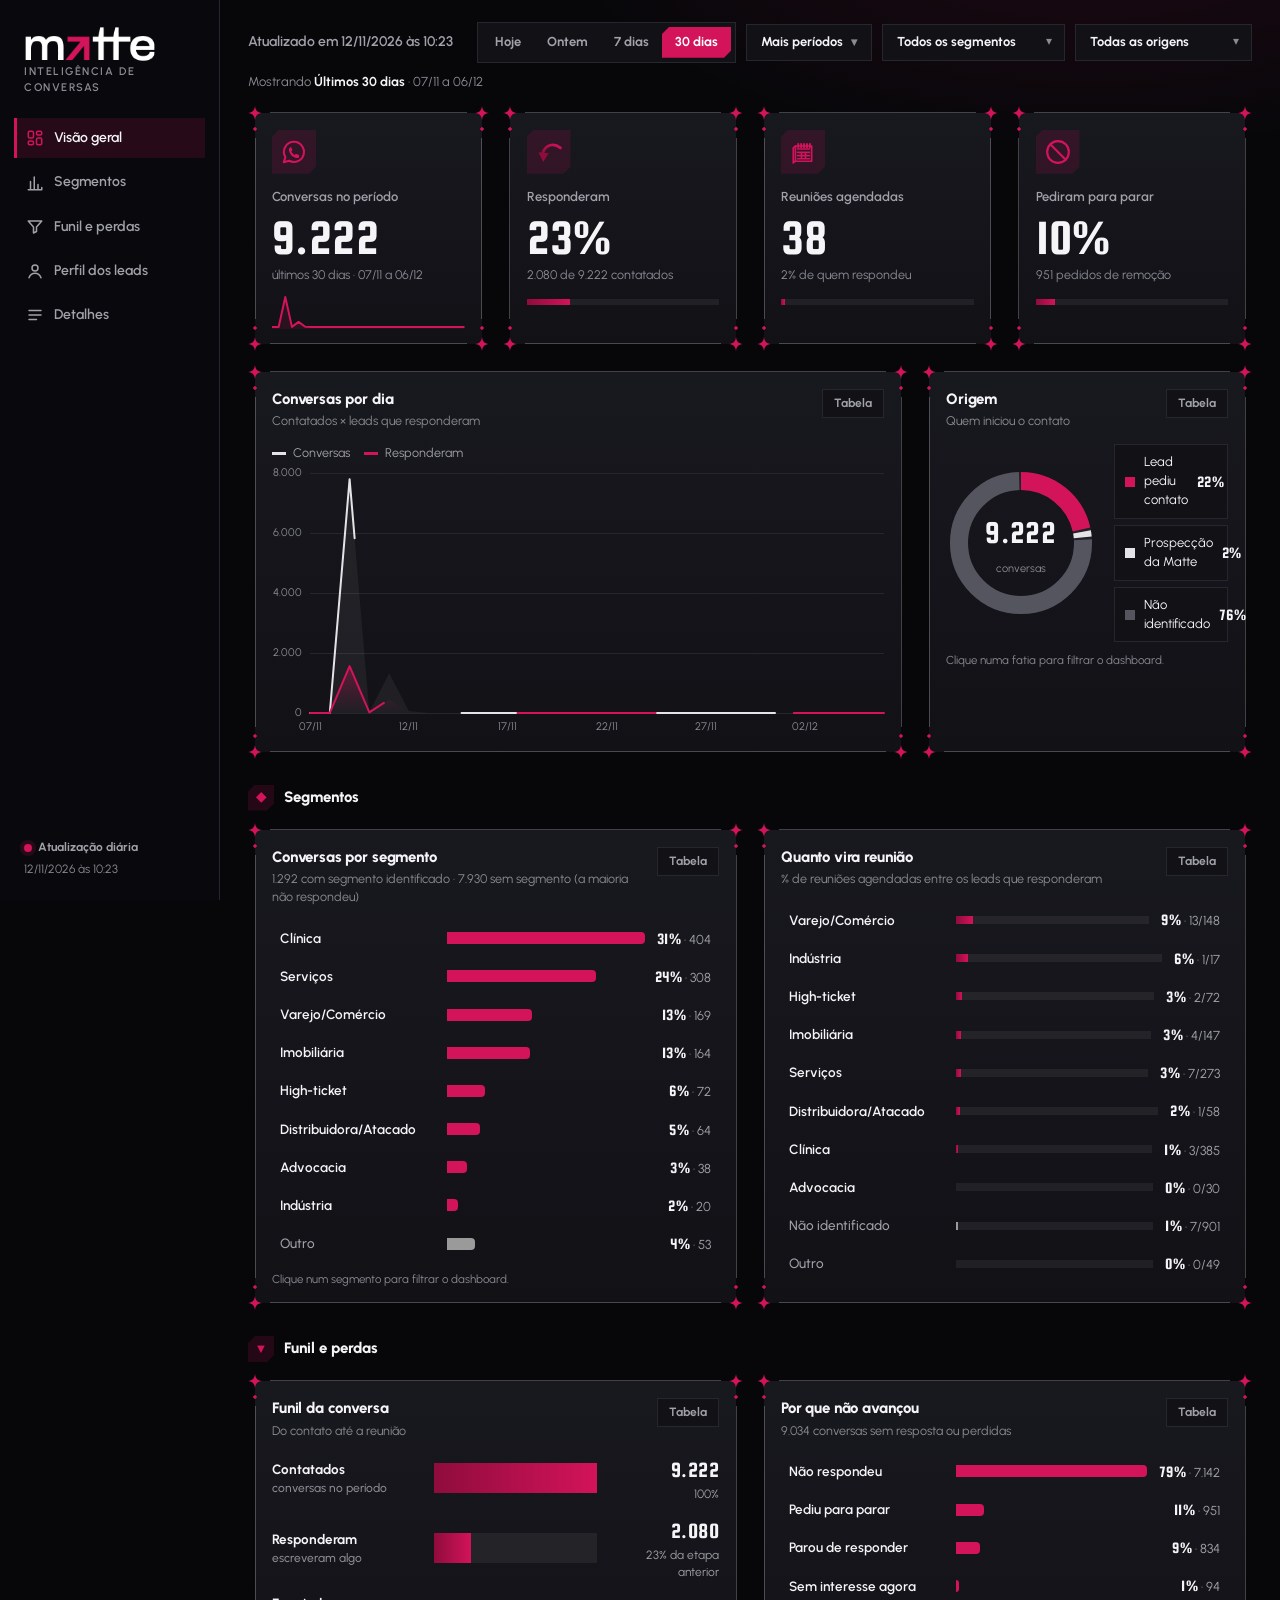
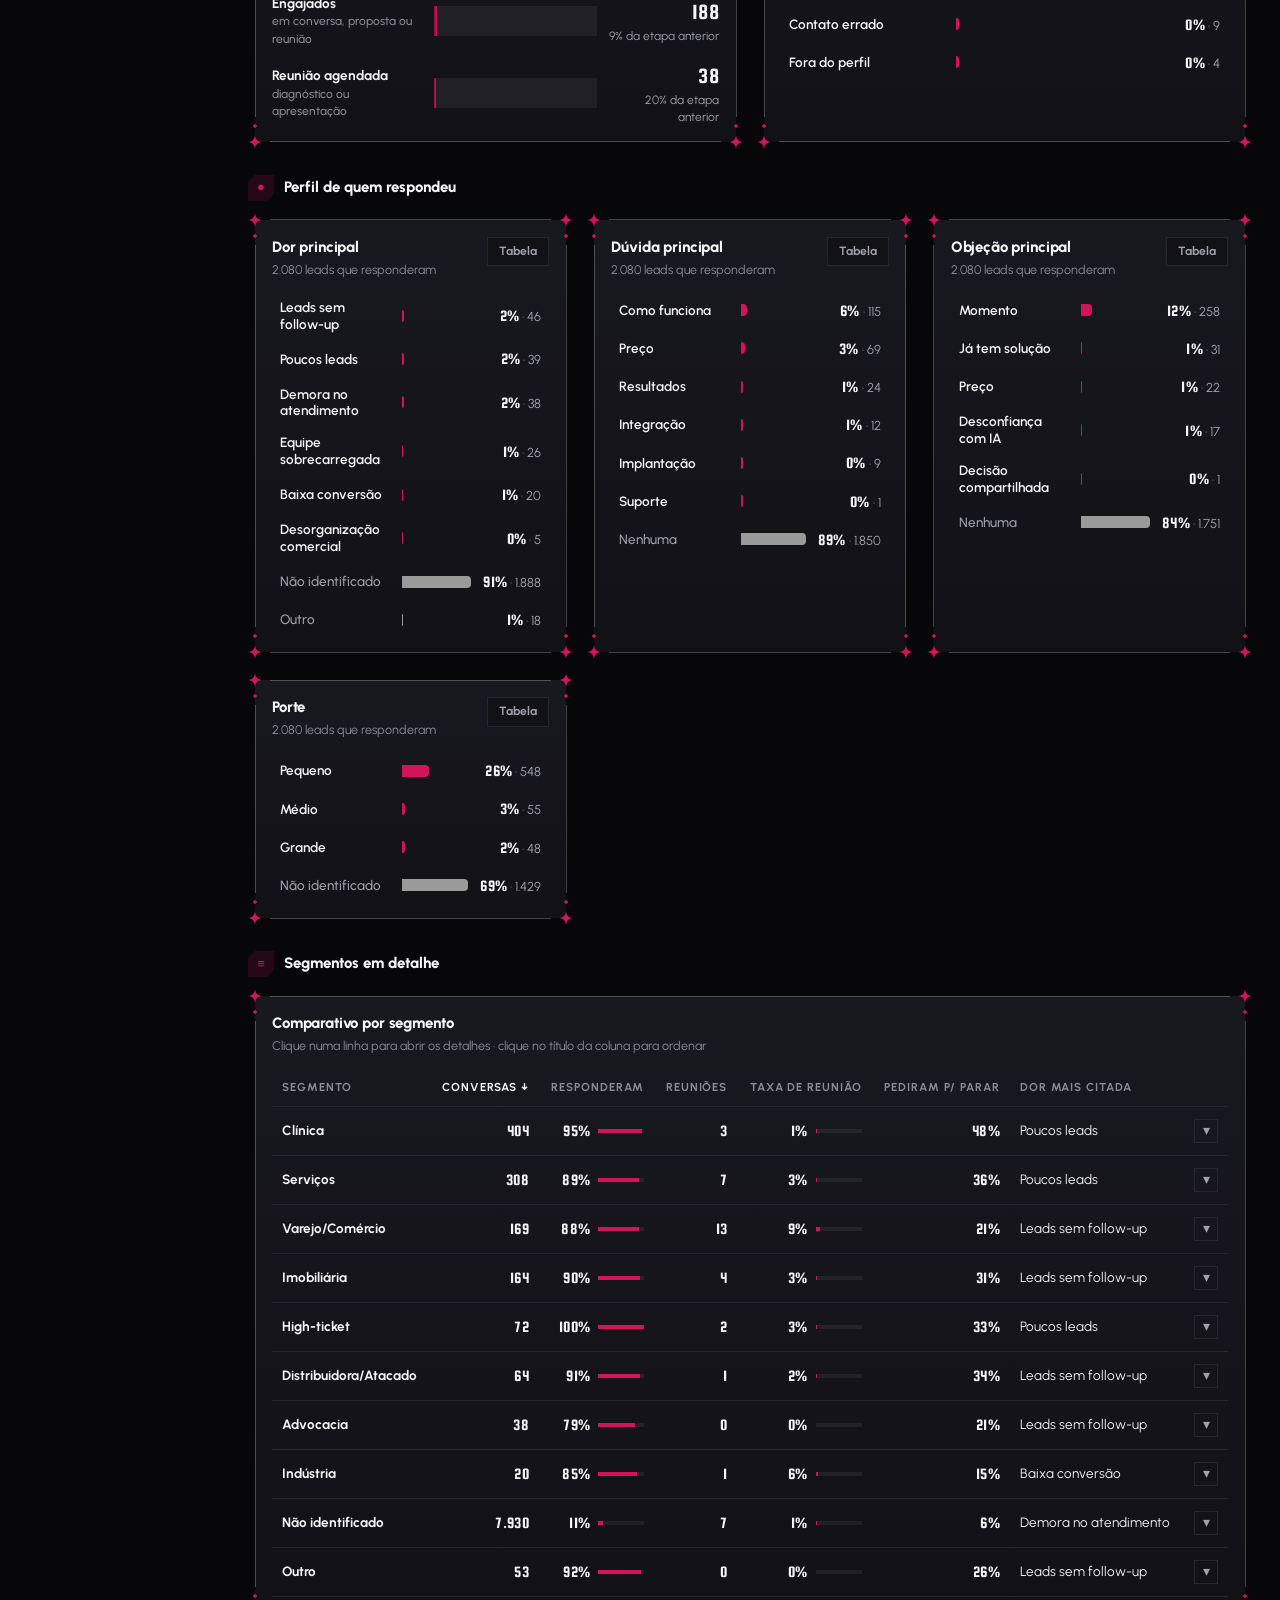
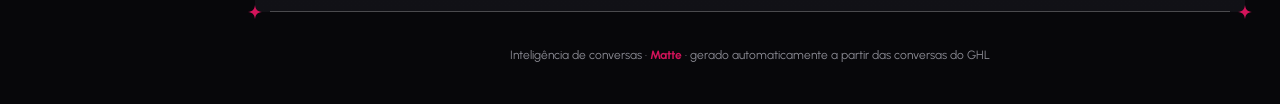
==== publicar/index.html @ 6ed83b10 "Projeto de métricas de conversas GHL + IA com dashboard Coletor em Python (coletor/) que lê as conve" ====
<!doctype html>
<html lang="pt-BR">
  <head>
    <meta charset="UTF-8" />
    <meta name="viewport" content="width=device-width, initial-scale=1.0" />
    <meta name="robots" content="noindex, nofollow" />
    <title>Matte — Inteligência de Conversas</title>
    <link rel="preconnect" href="https://fonts.googleapis.com" />
    <link rel="preconnect" href="https://fonts.gstatic.com" crossorigin />
    <link
      href="https://fonts.googleapis.com/css2?family=Squada+One&family=Urbanist:wght@400;500;600;700;800&display=swap"
      rel="stylesheet"
    />
    <link rel="stylesheet" href="css/fonte.css" />
    <link rel="stylesheet" href="css/estilo.css" />
  </head>
  <body>
    <div class="app">
      <aside>
        <div class="logo">
          <img class="completo" src="img/logo-matte.png" alt="matte" />
          <img class="simbolo" src="img/seta-matte.png" alt="matte" />
          <small>Inteligência de conversas</small>
        </div>
        <nav class="lateral" aria-label="Seções">
          <a href="#visao" class="ativo" title="Visão geral">
            <svg viewBox="0 0 24 24" fill="none" stroke="currentColor" stroke-width="2" aria-hidden="true">
              <rect x="3" y="3" width="7" height="9" rx="2" />
              <rect x="14" y="3" width="7" height="5" rx="2" />
              <rect x="14" y="12" width="7" height="9" rx="2" />
              <rect x="3" y="16" width="7" height="5" rx="2" />
            </svg>
            <span>Visão geral</span>
          </a>
          <a href="#segmentos" title="Segmentos">
            <svg viewBox="0 0 24 24" fill="none" stroke="currentColor" stroke-width="2" stroke-linecap="round" aria-hidden="true">
              <path d="M3 21h18M6 21V10M11 21V4M16 21v-7M21 21v-3" />
            </svg>
            <span>Segmentos</span>
          </a>
          <a href="#funil" title="Funil e perdas">
            <svg viewBox="0 0 24 24" fill="none" stroke="currentColor" stroke-width="2" stroke-linejoin="round" aria-hidden="true">
              <path d="M3 4h18l-7 8v6l-4 2v-8z" />
            </svg>
            <span>Funil e perdas</span>
          </a>
          <a href="#perfil" title="Perfil dos leads">
            <svg viewBox="0 0 24 24" fill="none" stroke="currentColor" stroke-width="2" stroke-linecap="round" aria-hidden="true">
              <circle cx="12" cy="8" r="4" />
              <path d="M4 21c1.5-4 4.5-6 8-6s6.5 2 8 6" />
            </svg>
            <span>Perfil dos leads</span>
          </a>
          <a href="#detalhes" title="Detalhes">
            <svg viewBox="0 0 24 24" fill="none" stroke="currentColor" stroke-width="2" stroke-linecap="round" aria-hidden="true">
              <path d="M4 6h16M4 12h16M4 18h10" />
            </svg>
            <span>Detalhes</span>
          </a>
        </nav>
        <div class="rodape-lateral">
          <div class="selo-ao-vivo">Atualização diária</div>
          <div id="atualizado-lateral"></div>
        </div>
      </aside>

      <main>
        <div class="topo" id="visao">
          <p id="atualizado"></p>
          <div class="filtros" role="group" aria-label="Filtros">
            <div class="seg-ctl" id="atalhos-periodo" aria-label="Período">
              <button type="button" data-periodo="hoje">Hoje</button>
              <button type="button" data-periodo="ontem">Ontem</button>
              <button type="button" data-periodo="7d">7 dias</button>
              <button type="button" data-periodo="30d">30 dias</button>
            </div>
            <div class="periodos">
              <button type="button" id="abrir-periodos" aria-haspopup="true" aria-expanded="false">
                Mais períodos
              </button>
              <div class="painel-periodos" id="painel-periodos" role="menu" hidden>
                <div id="lista-periodos"></div>
                <form class="personalizado" id="form-personalizado">
                  <span>Personalizado</span>
                  <div class="datas">
                    <input type="date" id="data-de" aria-label="Data inicial" required />
                    <input type="date" id="data-ate" aria-label="Data final" required />
                  </div>
                  <button type="submit" class="btn">Aplicar</button>
                </form>
              </div>
            </div>
            <label class="sel">
              <select id="f-segmento" aria-label="Filtrar por segmento"></select>
            </label>
            <label class="sel">
              <select id="f-origem" aria-label="Filtrar por origem"></select>
            </label>
          </div>
        </div>
        <p class="periodo-desc" id="periodo-desc"></p>
        <div class="chips" id="chips"></div>

        <section class="grade g4" id="kpis" aria-label="Indicadores"></section>

        <div class="grade g-2-1">
          <figure class="cartao" id="c-dias">
            <div class="cab">
              <div>
                <h2>Conversas por dia</h2>
                <p id="sub-dias">Contatados × leads que responderam</p>
              </div>
              <button type="button" class="btn" data-tabela="dias">Tabela</button>
            </div>
            <div class="legenda" id="legenda-dias">
              <span><i style="background: var(--white-series)"></i>Conversas</span>
              <span><i style="background: var(--pink)"></i>Responderam</span>
            </div>
            <div class="corpo"></div>
          </figure>
          <figure class="cartao" id="c-origem">
            <div class="cab">
              <div>
                <h2>Origem</h2>
                <p>Quem iniciou o contato</p>
              </div>
              <button type="button" class="btn" data-tabela="origem">Tabela</button>
            </div>
            <div class="corpo"></div>
            <p class="dica-clique">Clique numa fatia para filtrar o dashboard.</p>
          </figure>
        </div>

        <h2 class="secao-titulo" id="segmentos"><i>◆</i>Segmentos</h2>
        <div class="grade g2">
          <figure class="cartao" id="c-segmento">
            <div class="cab">
              <div>
                <h2>Conversas por segmento</h2>
                <p id="sub-segmento"></p>
              </div>
              <button type="button" class="btn" data-tabela="segmento">Tabela</button>
            </div>
            <div class="corpo"></div>
            <p class="dica-clique">Clique num segmento para filtrar o dashboard.</p>
          </figure>
          <figure class="cartao" id="c-conversao">
            <div class="cab">
              <div>
                <h2>Quanto vira reunião</h2>
                <p>% de reuniões agendadas entre os leads que responderam</p>
              </div>
              <button type="button" class="btn" data-tabela="conversao">Tabela</button>
            </div>
            <div class="corpo"></div>
          </figure>
        </div>

        <h2 class="secao-titulo" id="funil"><i>▼</i>Funil e perdas</h2>
        <div class="grade g2">
          <figure class="cartao" id="c-funil">
            <div class="cab">
              <div>
                <h2>Funil da conversa</h2>
                <p>Do contato até a reunião</p>
              </div>
              <button type="button" class="btn" data-tabela="funil">Tabela</button>
            </div>
            <div class="corpo"></div>
          </figure>
          <figure class="cartao" id="c-motivo_perda">
            <div class="cab">
              <div>
                <h2>Por que não avançou</h2>
                <p id="sub-motivo"></p>
              </div>
              <button type="button" class="btn" data-tabela="motivo_perda">Tabela</button>
            </div>
            <div class="corpo"></div>
          </figure>
        </div>

        <h2 class="secao-titulo" id="perfil"><i>●</i>Perfil de quem respondeu</h2>
        <div class="grade g-auto" id="grade-perfil"></div>

        <h2 class="secao-titulo" id="detalhes"><i>≡</i>Segmentos em detalhe</h2>
        <div class="cartao">
          <div class="cab">
            <div>
              <h2>Comparativo por segmento</h2>
              <p>Clique numa linha para abrir os detalhes · clique no título da coluna para ordenar</p>
            </div>
          </div>
          <div class="tabela-wrap" id="tabela-segmentos"></div>
        </div>

        <footer>
          Inteligência de conversas · <b>Matte</b> · gerado automaticamente a partir das conversas do GHL
        </footer>
      </main>
    </div>
    <div id="dica" role="tooltip"></div>

    <!-- dados.js é gerado pelo coletor (python -m coletor.dashboard) e define window.DADOS -->
    <script src="dados.js"></script>
    <script src="js/app.js"></script>
  </body>
</html>
---- publicar/css/fonte.css ----
/* sem fonte própria: o visual usa a Urbanist (Google Fonts) */
---- publicar/css/estilo.css ----
/* =========================================================
   Matte — Inteligência de Conversas
   Tema escuro: preto + rosa #d3135a, cantos retos com estrelas
   ========================================================= */

:root {
  --pink: #d3135a;
  --pink-escuro: #8f0c3c;
  --pink-soft: rgba(211, 19, 90, 0.14);
  --bg: #07070a;
  --surface: #111116;
  --surface-2: #18181f;
  --line: #26262f;
  --ink: #f5f5f7;
  --ink-2: #a1a1aa;
  --muted: #8b8b94;
  --white-series: #e4e4e7;
  --neutral: #9a9a9a;
  --track: rgba(255, 255, 255, 0.06);
  --hover: rgba(255, 255, 255, 0.04);
  --fonte: "Quantify", "Urbanist", -apple-system, BlinkMacSystemFont, "Segoe UI", Roboto, Helvetica, Arial,
    sans-serif;
  --fonte-num: "Squada One", "Urbanist", sans-serif;
  /* moldura dos cartões: linhas retas com estrela de 4 pontas nos cantos */
  --moldura: rgba(255, 255, 255, 0.24);
  --estrela: url("data:image/svg+xml,%3Csvg xmlns='http://www.w3.org/2000/svg' viewBox='0 0 24 24'%3E%3Cpath fill='%23d3135a' d='M12 0C13 8 16 11 24 12C16 13 13 16 12 24C11 16 8 13 0 12C8 11 11 8 12 0Z'/%3E%3C/svg%3E");
  --chanfro: polygon(7px 0, 100% 0, 100% calc(100% - 7px), calc(100% - 7px) 100%, 0 100%, 0 7px);
  --curva: cubic-bezier(0.2, 0.8, 0.2, 1);
  color-scheme: dark;
}

* {
  margin: 0;
  padding: 0;
  box-sizing: border-box;
}

html {
  scroll-behavior: smooth;
}

body {
  font-family: var(--fonte);
  background: var(--bg);
  background-image: radial-gradient(900px 400px at 85% -10%, rgba(211, 19, 90, 0.12), transparent 60%);
  background-attachment: fixed;
  color: var(--ink);
  line-height: 1.45;
  min-height: 100vh;
}

button,
select,
input {
  font: inherit;
  color: inherit;
}

.num {
  font-variant-numeric: tabular-nums;
}

/* ---------- ESTRUTURA ---------- */

.app {
  display: grid;
  grid-template-columns: 220px minmax(0, 1fr);
  min-height: 100vh;
}

aside {
  position: sticky;
  top: 0;
  height: 100vh;
  border-right: 1px solid var(--line);
  background: rgba(10, 10, 14, 0.8);
  padding: 22px 14px;
  display: flex;
  flex-direction: column;
  gap: 22px;
  z-index: 5;
}

.logo {
  padding: 4px 10px 0;
}

.logo img {
  display: block;
  height: auto;
}

.logo .completo {
  width: 132px;
}

.logo .simbolo {
  display: none;
  width: 28px;
  margin: 0 auto;
}

.logo small {
  display: block;
  font-size: 11px;
  font-weight: 600;
  letter-spacing: 0.14em;
  text-transform: uppercase;
  color: var(--muted);
  margin-top: 2px;
}

nav.lateral {
  display: flex;
  flex-direction: column;
  gap: 4px;
}

nav.lateral a {
  display: flex;
  align-items: center;
  gap: 10px;
  color: var(--ink-2);
  text-decoration: none;
  font-weight: 600;
  font-size: 14px;
  padding: 10px 12px;
  transition:
    background 0.2s,
    color 0.2s;
}

nav.lateral a svg {
  width: 18px;
  height: 18px;
  flex-shrink: 0;
}

nav.lateral a:hover {
  background: var(--hover);
  color: var(--ink);
}

nav.lateral a.ativo {
  background: var(--pink-soft);
  color: var(--ink);
  box-shadow: inset 3px 0 0 var(--pink);
}

nav.lateral a.ativo svg {
  color: var(--pink);
}

.rodape-lateral {
  margin-top: auto;
  padding: 0 10px;
  font-size: 12px;
  color: var(--muted);
}

.selo-ao-vivo {
  display: inline-flex;
  align-items: center;
  gap: 6px;
  font-weight: 700;
  color: var(--ink-2);
  margin-bottom: 4px;
}

.selo-ao-vivo::before {
  content: "";
  width: 8px;
  height: 8px;
  border-radius: 50%;
  background: var(--pink);
  box-shadow: 0 0 0 4px var(--pink-soft);
  animation: pulso 2s infinite;
}

@keyframes pulso {
  50% {
    box-shadow: 0 0 0 7px transparent;
  }
}

main {
  padding: 22px 28px 40px;
  min-width: 0;
}

.topo {
  display: flex;
  flex-wrap: wrap;
  align-items: center;
  justify-content: space-between;
  gap: 12px 16px;
  margin-bottom: 14px;
  scroll-margin-top: 16px;
}

.topo p {
  color: var(--ink-2);
  font-size: 14px;
  font-weight: 600;
}

.periodo-desc {
  color: var(--muted);
  font-size: 13px;
  margin: -4px 0 14px;
}

.periodo-desc b {
  color: var(--ink);
  font-weight: 700;
}

/* ---------- FILTROS ---------- */

.filtros {
  display: flex;
  flex-wrap: wrap;
  align-items: center;
  gap: 10px;
}

.seg-ctl {
  display: inline-flex;
  background: var(--surface);
  border: 1px solid var(--line);
  padding: 4px;
}

.seg-ctl button {
  border: 0;
  background: transparent;
  color: var(--ink-2);
  font-size: 13px;
  font-weight: 700;
  padding: 6px 13px;
  cursor: pointer;
  white-space: nowrap;
  transition:
    background 0.2s,
    color 0.2s;
}

.seg-ctl button:hover {
  color: var(--ink);
}

.seg-ctl button[aria-pressed="true"] {
  background: var(--pink);
  color: #fff;
  clip-path: var(--chanfro);
}

.sel {
  position: relative;
}

.sel select {
  appearance: none;
  background: var(--surface);
  border: 1px solid var(--line);
  font-size: 13px;
  font-weight: 700;
  padding: 8px 34px 8px 14px;
  cursor: pointer;
  color: var(--ink);
  max-width: 230px;
}

.sel::after {
  content: "▾";
  position: absolute;
  right: 13px;
  top: 50%;
  transform: translateY(-50%);
  color: var(--muted);
  pointer-events: none;
  font-size: 12px;
}

/* seletor de período: lista de atalhos + intervalo personalizado */
.periodos {
  position: relative;
}

.periodos > button {
  display: inline-flex;
  align-items: center;
  gap: 8px;
  background: var(--surface);
  border: 1px solid var(--line);
  font-size: 13px;
  font-weight: 700;
  padding: 8px 14px;
  cursor: pointer;
  white-space: nowrap;
}

.periodos > button::after {
  content: "▾";
  color: var(--muted);
  font-size: 12px;
}

.periodos > button.ativo {
  border-color: rgba(211, 19, 90, 0.7);
  background: var(--pink-soft);
}

.painel-periodos {
  position: absolute;
  top: calc(100% + 6px);
  right: 0;
  z-index: 30;
  width: 270px;
  background: #141419;
  border: 1px solid #34343f;
  box-shadow: 0 18px 40px rgba(0, 0, 0, 0.5);
  padding: 6px;
}

.painel-periodos[hidden] {
  display: none;
}

.painel-periodos .opcao {
  display: flex;
  align-items: center;
  justify-content: space-between;
  width: 100%;
  border: 0;
  background: transparent;
  text-align: left;
  gap: 10px;
  font-size: 13.5px;
  font-weight: 600;
  padding: 7px 10px;
  cursor: pointer;
}

.painel-periodos .opcao span {
  flex: 1;
}

.painel-periodos .opcao:hover,
.painel-periodos .opcao:focus-visible {
  background: var(--hover);
  outline: none;
}

.painel-periodos .opcao small {
  color: var(--muted);
  font-weight: 500;
  font-size: 12px;
}

.painel-periodos .opcao[aria-checked="true"] {
  color: var(--pink);
}

.painel-periodos .opcao[aria-checked="true"]::after {
  content: "✓";
  font-weight: 800;
  margin-left: 8px;
}

.personalizado {
  border-top: 1px solid var(--line);
  margin-top: 6px;
  padding: 10px 10px 6px;
  display: grid;
  gap: 8px;
}

.personalizado span {
  font-size: 12px;
  color: var(--muted);
  font-weight: 700;
  text-transform: uppercase;
  letter-spacing: 0.08em;
}

.personalizado .datas {
  display: grid;
  grid-template-columns: 1fr 1fr;
  gap: 6px;
}

.personalizado input {
  background: var(--surface);
  border: 1px solid var(--line);
  padding: 6px 8px;
  font-size: 12.5px;
  min-width: 0;
}

.personalizado .btn {
  justify-self: end;
  background: var(--pink);
  border-color: var(--pink);
  color: #fff;
}

.sel select:focus-visible,
.seg-ctl button:focus-visible,
.periodos > button:focus-visible,
.chip:focus-visible,
.btn:focus-visible,
.personalizado input:focus-visible {
  outline: 2px solid var(--pink);
  outline-offset: 2px;
}

.chips {
  display: flex;
  flex-wrap: wrap;
  gap: 8px;
  margin: -6px 0 16px;
}

.chips:empty {
  display: none;
}

.chip {
  display: inline-flex;
  align-items: center;
  gap: 8px;
  border: 1px solid rgba(211, 19, 90, 0.45);
  background: var(--pink-soft);
  color: var(--ink);
  padding: 5px 8px 5px 12px;
  font-size: 13px;
  font-weight: 600;
  cursor: pointer;
}

.chip b {
  color: var(--ink-2);
  font-weight: 600;
}

.chip span {
  width: 18px;
  height: 18px;
  display: grid;
  place-items: center;
  background: rgba(255, 255, 255, 0.08);
  font-size: 11px;
}

/* ---------- CARTÕES ---------- */

.secao-titulo {
  display: flex;
  align-items: center;
  gap: 10px;
  font-size: 15px;
  font-weight: 800;
  margin: 26px 0 12px;
  scroll-margin-top: 16px;
}

.secao-titulo i {
  width: 26px;
  height: 26px;
  clip-path: var(--chanfro);
  display: grid;
  place-items: center;
  background: var(--pink-soft);
  color: var(--pink);
  font-style: normal;
  font-size: 13px;
}

.grade {
  display: grid;
  gap: 14px;
}

.g4 {
  grid-template-columns: repeat(4, minmax(0, 1fr));
}

.g-2-1 {
  grid-template-columns: minmax(0, 2fr) minmax(0, 1fr);
  margin-top: 14px;
}

.g2 {
  grid-template-columns: repeat(2, minmax(0, 1fr));
}

.g-auto {
  grid-template-columns: repeat(auto-fit, minmax(min(280px, 100%), 1fr));
}

.cartao {
  /* estrelas nos 4 cantos + pontos + linhas retas com respiro antes das estrelas */
  background-image:
    var(--estrela),
    var(--estrela),
    var(--estrela),
    var(--estrela),
    radial-gradient(circle, var(--pink) 1.4px, transparent 2px),
    radial-gradient(circle, var(--pink) 1.4px, transparent 2px),
    radial-gradient(circle, var(--pink) 1.4px, transparent 2px),
    radial-gradient(circle, var(--pink) 1.4px, transparent 2px),
    linear-gradient(var(--moldura), var(--moldura)),
    linear-gradient(var(--moldura), var(--moldura)),
    linear-gradient(var(--moldura), var(--moldura)),
    linear-gradient(var(--moldura), var(--moldura)),
    linear-gradient(180deg, var(--surface-2), var(--surface));
  background-size:
    14px 14px,
    14px 14px,
    14px 14px,
    14px 14px,
    6px 6px,
    6px 6px,
    6px 6px,
    6px 6px,
    calc(100% - 44px) 1px,
    calc(100% - 44px) 1px,
    1px calc(100% - 64px),
    1px calc(100% - 64px),
    calc(100% - 14px) calc(100% - 14px);
  background-position:
    0 0,
    100% 0,
    0 100%,
    100% 100%,
    4px 20px,
    calc(100% - 4px) 20px,
    4px calc(100% - 20px),
    calc(100% - 4px) calc(100% - 20px),
    center 6.5px,
    center calc(100% - 6.5px),
    6.5px center,
    calc(100% - 6.5px) center,
    center;
  background-repeat: no-repeat;
  padding: 24px 24px 22px;
  min-width: 0;
  position: relative;
  animation: sobe 0.5s both;
}

.cartao:hover {
  --moldura: rgba(211, 19, 90, 0.55);
}

@keyframes sobe {
  from {
    opacity: 0;
    transform: translateY(8px);
  }
}

.cab {
  display: flex;
  justify-content: space-between;
  align-items: flex-start;
  gap: 10px;
  margin-bottom: 14px;
}

.cab h2 {
  font-size: 15px;
  font-weight: 800;
  letter-spacing: -0.01em;
}

.cab p {
  font-size: 12.5px;
  color: var(--muted);
  margin-top: 2px;
}

.btn {
  flex-shrink: 0;
  border: 1px solid var(--line);
  background: var(--surface);
  color: var(--ink-2);
  font-size: 12px;
  font-weight: 700;
  padding: 5px 11px;
  cursor: pointer;
  transition:
    color 0.2s,
    border-color 0.2s;
}

.btn:hover {
  color: var(--ink);
  border-color: #3b3b46;
}

.dica-clique {
  font-size: 11.5px;
  color: var(--muted);
  margin-top: 10px;
}

/* ---------- INDICADORES ---------- */

.kpi {
  overflow: hidden;
}

.kpi .linha-topo {
  display: flex;
  justify-content: space-between;
  align-items: center;
  margin-bottom: 14px;
}

.icone {
  width: 44px;
  height: 44px;
  clip-path: var(--chanfro);
  display: grid;
  place-items: center;
  background: var(--pink-soft);
  color: var(--pink);
}

.icone svg {
  width: 26px;
  height: 26px;
}

.delta {
  font-size: 12px;
  font-weight: 800;
  padding: 4px 9px;
  border: 1px solid var(--line);
  color: var(--ink-2);
  background: var(--surface);
  white-space: nowrap;
}

.kpi .rot {
  font-size: 13px;
  color: var(--ink-2);
  font-weight: 600;
}

.kpi .valor {
  font-family: var(--fonte-num);
  font-size: clamp(44px, 3.9vw, 56px);
  font-weight: 400;
  letter-spacing: 0.01em;
  line-height: 1;
  margin-top: 6px;
}

.kpi .det {
  font-size: 12.5px;
  color: var(--muted);
  margin-top: 4px;
}

.kpi .barra-prog {
  height: 6px;
  background: var(--track);
  margin-top: 14px;
  overflow: hidden;
}

.kpi .barra-prog div {
  height: 100%;
  width: 0;
  background: linear-gradient(90deg, var(--pink-escuro), var(--pink));
  transition: width 0.9s var(--curva);
}

.kpi svg.spark {
  display: block;
  width: 100%;
  height: 34px;
  margin-top: 10px;
}

/* ---------- BARRAS HORIZONTAIS ---------- */

.barras {
  display: flex;
  flex-direction: column;
  gap: 3px;
}

.linha {
  display: grid;
  grid-template-columns: minmax(110px, 36%) 1fr auto;
  align-items: center;
  gap: 12px;
  padding: 6px 8px;
  outline: none;
  transition: background 0.2s;
}

.linha.clicavel {
  cursor: pointer;
}

.linha:hover,
.linha:focus-visible {
  background: var(--hover);
}

.linha:focus-visible {
  box-shadow: 0 0 0 2px var(--pink);
}

.linha.selecionada {
  background: var(--pink-soft);
}

.linha .nome {
  font-size: 13.5px;
  font-weight: 600;
  overflow-wrap: anywhere;
  line-height: 1.25;
}

.linha.neutra .nome {
  color: var(--ink-2);
  font-weight: 500;
}

.linha .pista {
  height: 12px;
  position: relative;
}

.linha .barra {
  position: absolute;
  left: 0;
  top: 0;
  bottom: 0;
  width: 0;
  background: var(--pink);
  border-radius: 0 4px 4px 0;
  transition: width 0.8s var(--curva);
}

.linha.neutra .barra {
  background: var(--neutral);
}

.linha .val {
  font-size: 13px;
  color: var(--ink-2);
  white-space: nowrap;
  text-align: right;
}

.linha .val b {
  color: var(--ink);
}

.medidor .pista {
  background: var(--track);
  overflow: hidden;
  height: 8px;
}

.medidor .barra {
  border-radius: 0;
  background: linear-gradient(90deg, var(--pink-escuro), var(--pink));
}

/* ---------- GRÁFICO DE ÁREA ---------- */

.area-wrap {
  position: relative;
  height: 240px;
  margin-left: 38px;
}

.area-wrap svg {
  position: absolute;
  inset: 0;
  width: 100%;
  height: 100%;
  overflow: visible;
}

.faixa-periodo {
  position: absolute;
  top: 0;
  bottom: 0;
  background: var(--pink-soft);
  border-left: 1px solid rgba(211, 19, 90, 0.5);
  border-right: 1px solid rgba(211, 19, 90, 0.5);
  pointer-events: none;
}

.eixo-y span {
  position: absolute;
  right: calc(100% + 8px);
  transform: translateY(-50%);
  font-size: 11px;
  color: var(--muted);
}

.eixo-y div {
  position: absolute;
  left: 0;
  right: 0;
  border-top: 1px solid var(--line);
}

.eixo-x {
  position: relative;
  height: 18px;
  margin: 6px 0 0 38px;
}

.eixo-x span {
  position: absolute;
  transform: translateX(-50%);
  font-size: 11px;
  color: var(--muted);
  white-space: nowrap;
}

.mira {
  position: absolute;
  top: 0;
  bottom: 0;
  width: 1px;
  background: rgba(255, 255, 255, 0.25);
  pointer-events: none;
  display: none;
}

.ponto {
  position: absolute;
  width: 10px;
  height: 10px;
  border-radius: 50%;
  transform: translate(-50%, -50%);
  box-shadow: 0 0 0 2px var(--surface);
  pointer-events: none;
  display: none;
}

.camada-hover {
  position: absolute;
  inset: 0;
  cursor: crosshair;
  outline: none;
}

.camada-hover:focus-visible {
  box-shadow: inset 0 0 0 2px var(--pink);
}

.legenda {
  display: flex;
  flex-wrap: wrap;
  gap: 14px;
  font-size: 12.5px;
  color: var(--ink-2);
  margin-bottom: 10px;
}

.legenda span {
  display: inline-flex;
  align-items: center;
  gap: 7px;
}

.legenda i {
  width: 14px;
  height: 3px;
  display: inline-block;
}

.legenda i.faixa {
  height: 10px;
  background: var(--pink-soft);
  border: 1px solid rgba(211, 19, 90, 0.5);
}

path.linha-desenho {
  transition: stroke-dashoffset 1.2s var(--curva);
}

path.area-fill {
  transition: opacity 0.8s;
}

/* ---------- ROSCA ---------- */

.rosca-wrap {
  display: grid;
  grid-template-columns: 150px 1fr;
  align-items: center;
  gap: 18px;
}

.rosca {
  position: relative;
  width: 150px;
  height: 150px;
}

.rosca svg {
  width: 100%;
  height: 100%;
  transform: rotate(-90deg);
}

.rosca circle.seg {
  fill: none;
  stroke-width: 18;
  cursor: pointer;
  outline: none;
  transition:
    stroke-dasharray 0.9s var(--curva),
    opacity 0.2s;
}

.rosca:hover circle.seg {
  opacity: 0.55;
}

.rosca circle.seg:hover,
.rosca circle.seg:focus-visible {
  opacity: 1;
}

.rosca .centro {
  position: absolute;
  inset: 0;
  display: grid;
  place-items: center;
  text-align: center;
  pointer-events: none;
}

.rosca .centro b {
  display: block;
}

.rosca .centro small {
  font-size: 11px;
  color: var(--muted);
}

.leg-lista {
  display: flex;
  flex-direction: column;
  gap: 6px;
  min-width: 0;
}

.leg-item {
  display: grid;
  grid-template-columns: 10px 1fr auto;
  align-items: center;
  gap: 9px;
  padding: 8px 10px;
  background: var(--surface);
  border: 1px solid var(--line);
  font-size: 13px;
  cursor: pointer;
  transition: border-color 0.2s;
}

.leg-item:hover,
.leg-item:focus-visible {
  border-color: #3b3b46;
  outline: none;
}

.leg-item.selecionada {
  border-color: rgba(211, 19, 90, 0.6);
  background: var(--pink-soft);
}

.leg-item i {
  width: 10px;
  height: 10px;
}

/* ---------- FUNIL ---------- */

.funil {
  display: flex;
  flex-direction: column;
  gap: 12px;
}

.etapa {
  display: grid;
  grid-template-columns: 150px 1fr 110px;
  align-items: center;
  gap: 12px;
}

.etapa .nome {
  font-size: 13.5px;
  font-weight: 700;
}

.etapa .nome small {
  display: block;
  color: var(--muted);
  font-weight: 500;
  font-size: 12px;
}

.etapa .pista {
  height: 30px;
  background: var(--track);
  overflow: hidden;
}

.etapa .barra {
  height: 100%;
  width: 0;
  background: linear-gradient(90deg, var(--pink-escuro), var(--pink));
  transition: width 0.9s var(--curva);
  outline: none;
}

.etapa .barra:focus-visible {
  box-shadow: inset 0 0 0 2px #fff;
}

.etapa .val {
  text-align: right;
  font-size: 12px;
  color: var(--ink-2);
}

.etapa .val b {
  color: var(--ink);
}

/* ---------- TABELAS ---------- */

.tabela-wrap {
  overflow-x: auto;
}

table {
  width: 100%;
  border-collapse: collapse;
  font-size: 13.5px;
}

th {
  text-align: left;
  font-size: 11.5px;
  letter-spacing: 0.08em;
  text-transform: uppercase;
  color: var(--muted);
  font-weight: 700;
  padding: 10px;
  border-bottom: 1px solid var(--line);
  white-space: nowrap;
}

th.n {
  text-align: right;
}

th button {
  background: none;
  border: 0;
  cursor: pointer;
  letter-spacing: inherit;
  text-transform: inherit;
  font-weight: inherit;
  color: inherit;
  font-size: inherit;
}

th button:hover,
th button[aria-sort] {
  color: var(--ink);
}

td {
  padding: 12px 10px;
  border-bottom: 1px solid var(--line);
  white-space: nowrap;
}

td.n {
  text-align: right;
}

tr.seg-linha {
  cursor: pointer;
  transition: background 0.2s;
}

tr.seg-linha:hover,
tr.seg-linha:focus-visible {
  background: var(--hover);
  outline: none;
}

tr.seg-linha td:first-child {
  font-weight: 700;
}

.pill-taxa {
  display: inline-flex;
  align-items: center;
  gap: 8px;
}

.pill-taxa i {
  display: inline-block;
  width: 46px;
  height: 4px;
  background: var(--track);
  overflow: hidden;
}

.pill-taxa i b {
  display: block;
  height: 100%;
  background: var(--pink);
}

.seta {
  display: inline-grid;
  place-items: center;
  width: 24px;
  height: 24px;
  border: 1px solid var(--line);
  color: var(--ink-2);
  transition: transform 0.25s;
}

tr.aberta .seta {
  transform: rotate(180deg);
}

tr.detalhe td {
  background: rgba(255, 255, 255, 0.015);
  white-space: normal;
}

.detalhe-grade {
  display: grid;
  grid-template-columns: repeat(3, minmax(0, 1fr));
  gap: 12px;
  padding: 6px 0;
}

.mini {
  background: var(--surface);
  border: 1px solid var(--line);
  padding: 12px 14px;
  min-width: 0;
}

.mini h3 {
  font-size: 11.5px;
  letter-spacing: 0.1em;
  text-transform: uppercase;
  color: var(--pink);
  margin-bottom: 8px;
}

.mini .linha {
  padding: 3px 0;
  grid-template-columns: minmax(90px, 44%) 1fr auto;
}

table.dados td,
table.dados th {
  white-space: normal;
  padding: 7px 6px;
}

.vazio {
  color: var(--muted);
  font-size: 14px;
  text-align: center;
  padding: 30px 0;
}

/* ---------- TOOLTIP ---------- */

#dica {
  position: fixed;
  z-index: 40;
  pointer-events: none;
  display: none;
  background: rgba(20, 20, 26, 0.96);
  border: 1px solid #34343f;
  color: var(--ink);
  padding: 9px 12px;
  font-size: 12.5px;
  line-height: 1.4;
  box-shadow: 0 12px 30px rgba(0, 0, 0, 0.45);
  max-width: 260px;
}

#dica b {
  display: block;
}

#dica .l {
  display: flex;
  align-items: center;
  gap: 7px;
  color: var(--ink-2);
}

#dica .l i {
  width: 12px;
  height: 3px;
  flex-shrink: 0;
}

#dica .l strong {
  color: var(--ink);
  margin-left: auto;
  padding-left: 10px;
  white-space: nowrap;
}

/* ---------- NÚMEROS COM A FONTE ANGULAR ---------- */

.linha .val b,
.etapa .val b,
.rosca .centro b,
#dica b,
td.num,
.pill-taxa,
.leg-item b {
  font-family: var(--fonte-num);
  font-weight: 400;
  letter-spacing: 0.02em;
}

.linha .val b,
td.num,
.pill-taxa,
.leg-item b {
  font-size: 16px;
}

.etapa .val b {
  font-size: 22px;
}

.rosca .centro b {
  font-size: 32px;
}

#dica b {
  font-size: 20px;
}

footer {
  color: var(--muted);
  font-size: 12px;
  text-align: center;
  padding-top: 28px;
}

footer b {
  color: var(--pink);
}

/* ---------- RESPONSIVO ---------- */

@media (max-width: 1180px) {
  .g4 {
    grid-template-columns: repeat(2, minmax(0, 1fr));
  }

  .g-2-1 {
    grid-template-columns: minmax(0, 1fr);
  }
}

/* menu continua lateral, recolhido só com ícones */
@media (max-width: 1100px) {
  .app {
    grid-template-columns: 68px minmax(0, 1fr);
  }

  aside {
    padding: 18px 10px;
    align-items: stretch;
  }

  .logo {
    padding: 0;
  }

  .logo .completo,
  .logo small,
  .rodape-lateral {
    display: none;
  }

  .logo .simbolo {
    display: block;
  }

  nav.lateral a {
    justify-content: center;
    padding: 12px 0;
  }

  nav.lateral a span {
    display: none;
  }
}

@media (max-width: 1000px) {
  main {
    padding: 18px 16px 32px;
  }

  .g2,
  .detalhe-grade {
    grid-template-columns: minmax(0, 1fr);
  }
}

@media (max-width: 560px) {
  .app {
    grid-template-columns: 52px minmax(0, 1fr);
  }

  aside {
    padding: 14px 6px;
  }

  .logo .simbolo {
    width: 24px;
  }

  main {
    padding: 16px 12px 28px;
  }

  .cartao {
    padding: 22px 16px 20px;
  }

  .g4,
  .rosca-wrap,
  .etapa {
    grid-template-columns: minmax(0, 1fr);
  }

  .rosca-wrap {
    justify-items: center;
  }

  .leg-lista {
    width: 100%;
  }

  .etapa {
    gap: 4px;
  }

  .etapa .val {
    text-align: left;
  }

  .linha {
    grid-template-columns: minmax(90px, 40%) 1fr auto;
    gap: 8px;
  }

  .area-wrap {
    height: 200px;
  }

  .seg-ctl button {
    padding: 6px 9px;
  }

  .painel-periodos {
    right: auto;
    left: 0;
    width: min(270px, calc(100vw - 80px));
  }
}

@media (prefers-reduced-motion: reduce) {
  *,
  *::before,
  *::after {
    animation: none !important;
    transition: none !important;
    scroll-behavior: auto !important;
  }
}
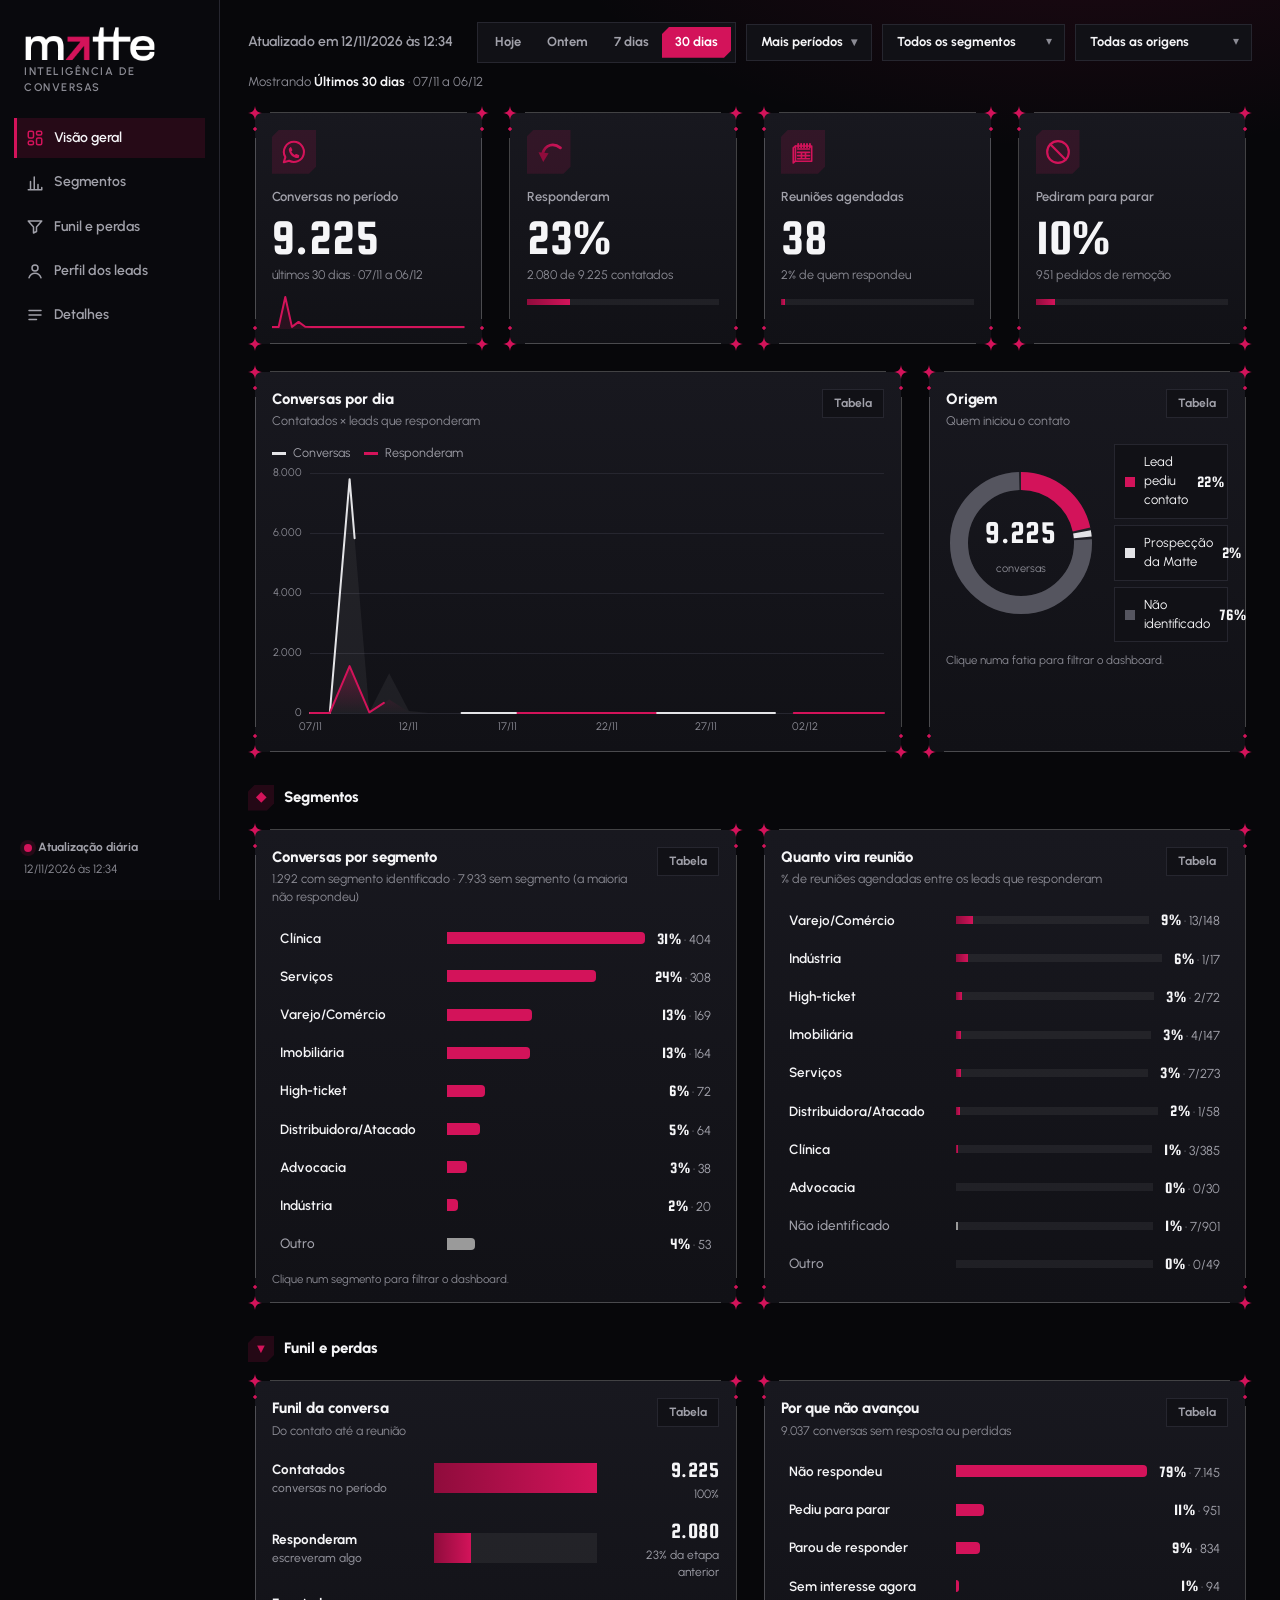
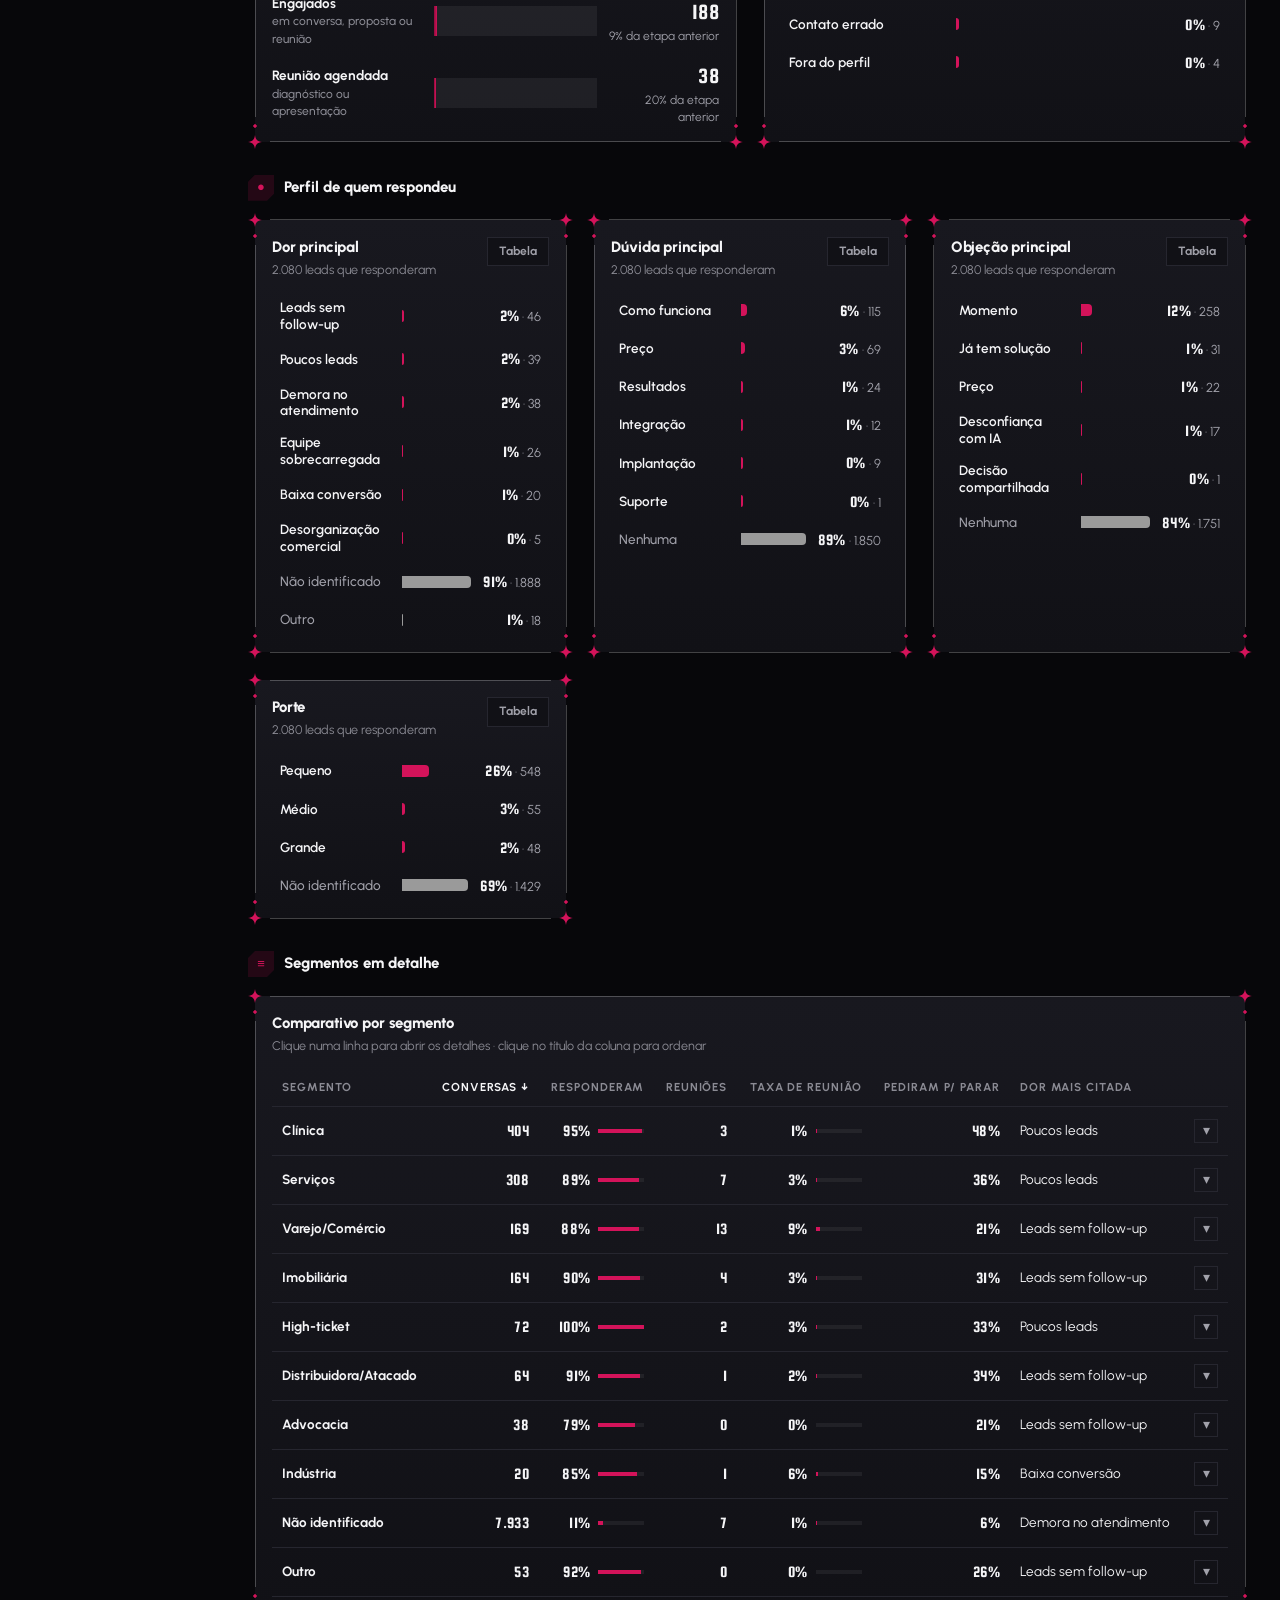
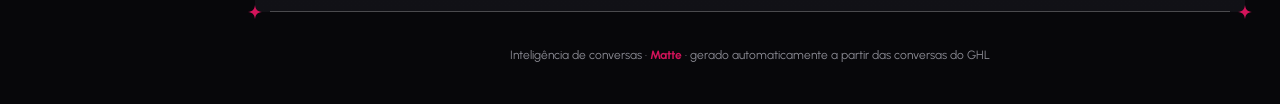
==== commit 022c7b78: "Adiciona ícone da aba (seta da Matte) ao dashboard Co-Authored-By: Claude Opus 5.5 <noreply@anthropi" ====
--- a/publicar/index.html
+++ b/publicar/index.html
@@ -5,6 +5,7 @@
     <meta name="viewport" content="width=device-width, initial-scale=1.0" />
     <meta name="robots" content="noindex, nofollow" />
     <title>Matte — Inteligência de Conversas</title>
+    <link rel="icon" type="image/png" href="img/seta-matte.png" />
     <link rel="preconnect" href="https://fonts.googleapis.com" />
     <link rel="preconnect" href="https://fonts.gstatic.com" crossorigin />
     <link
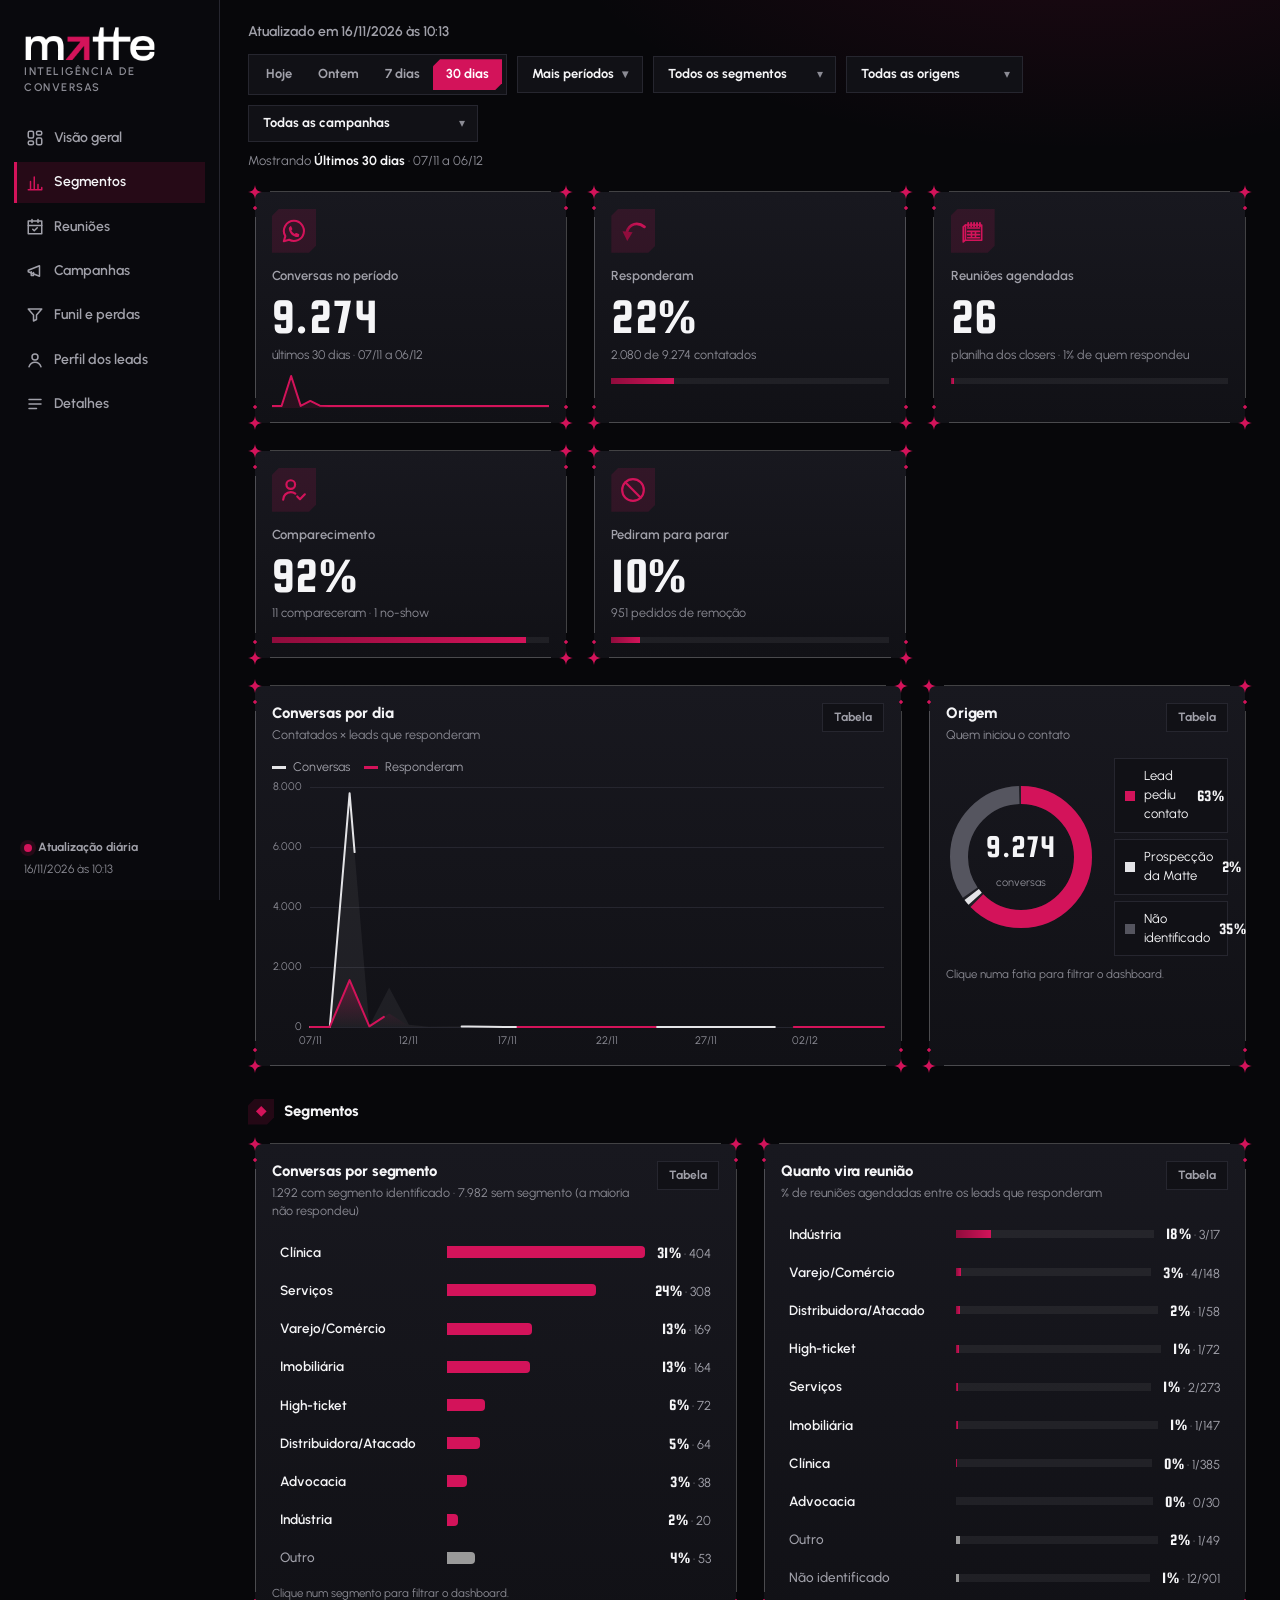
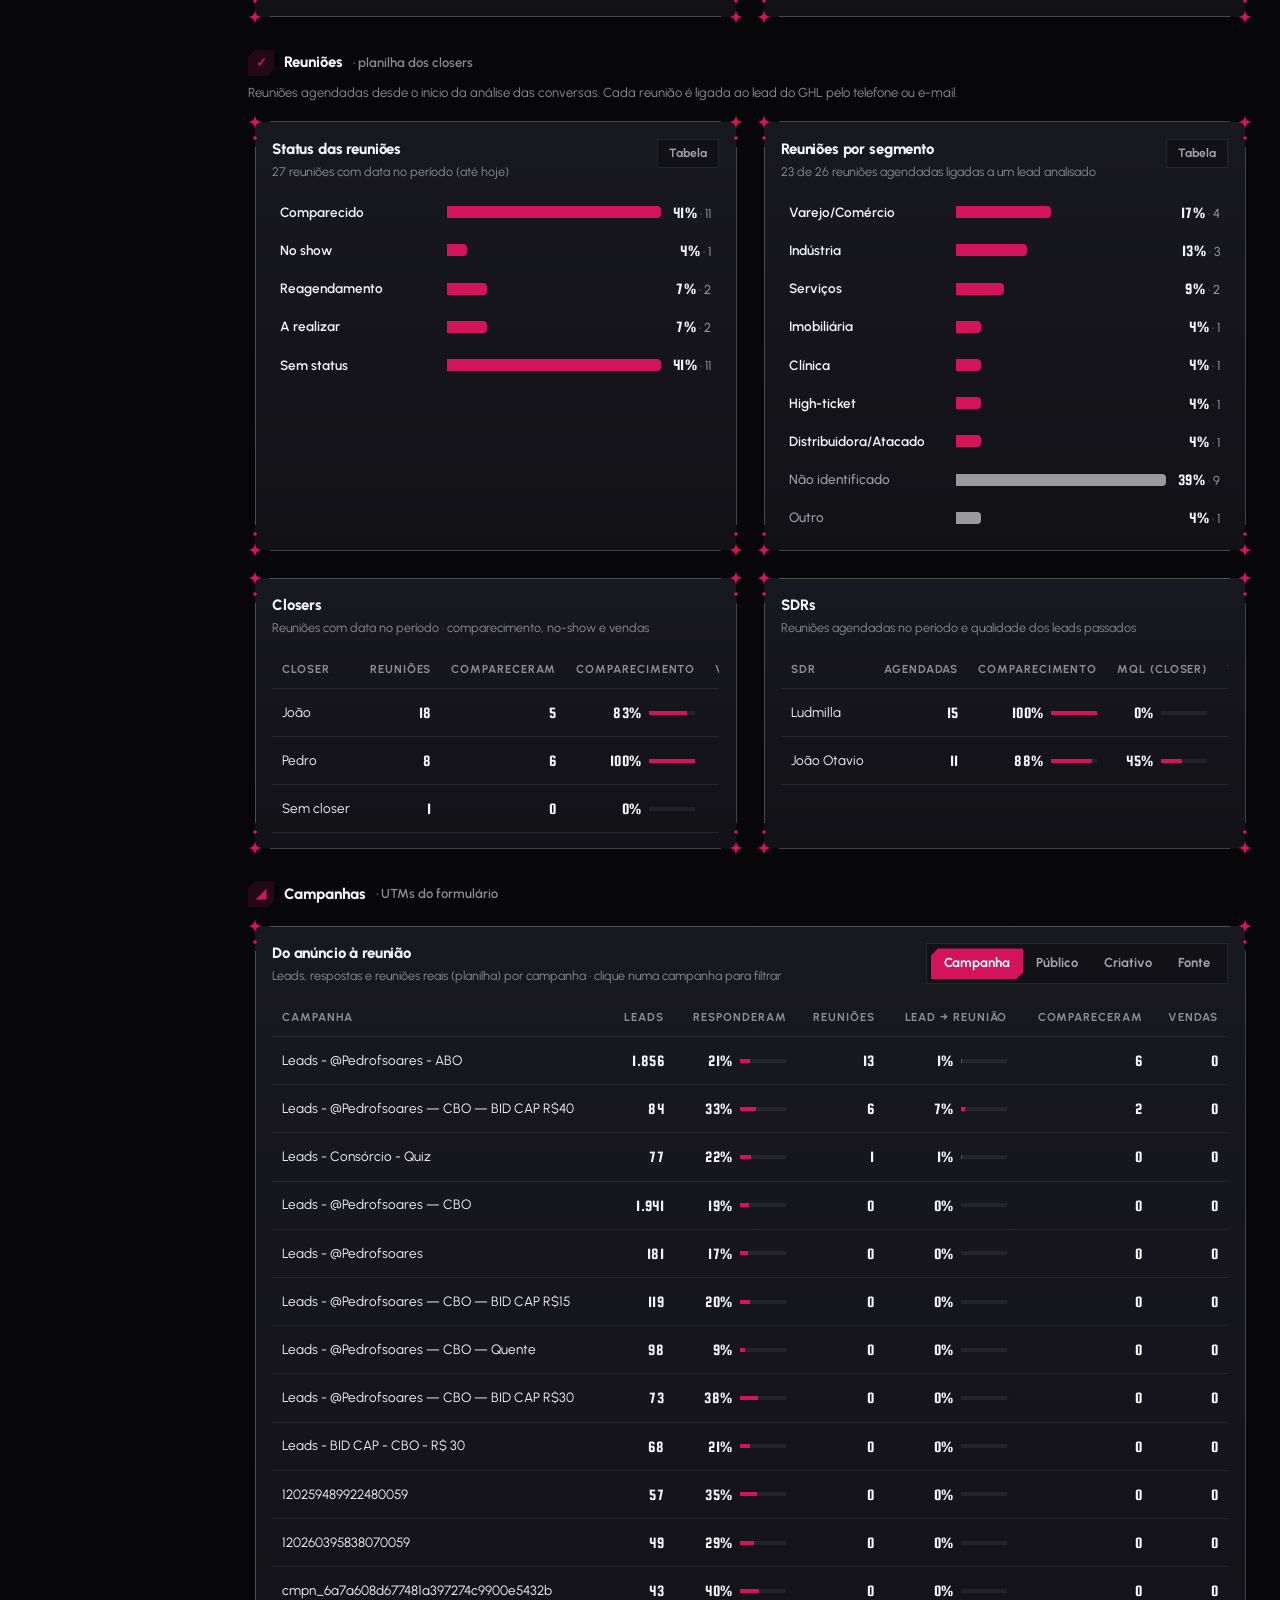
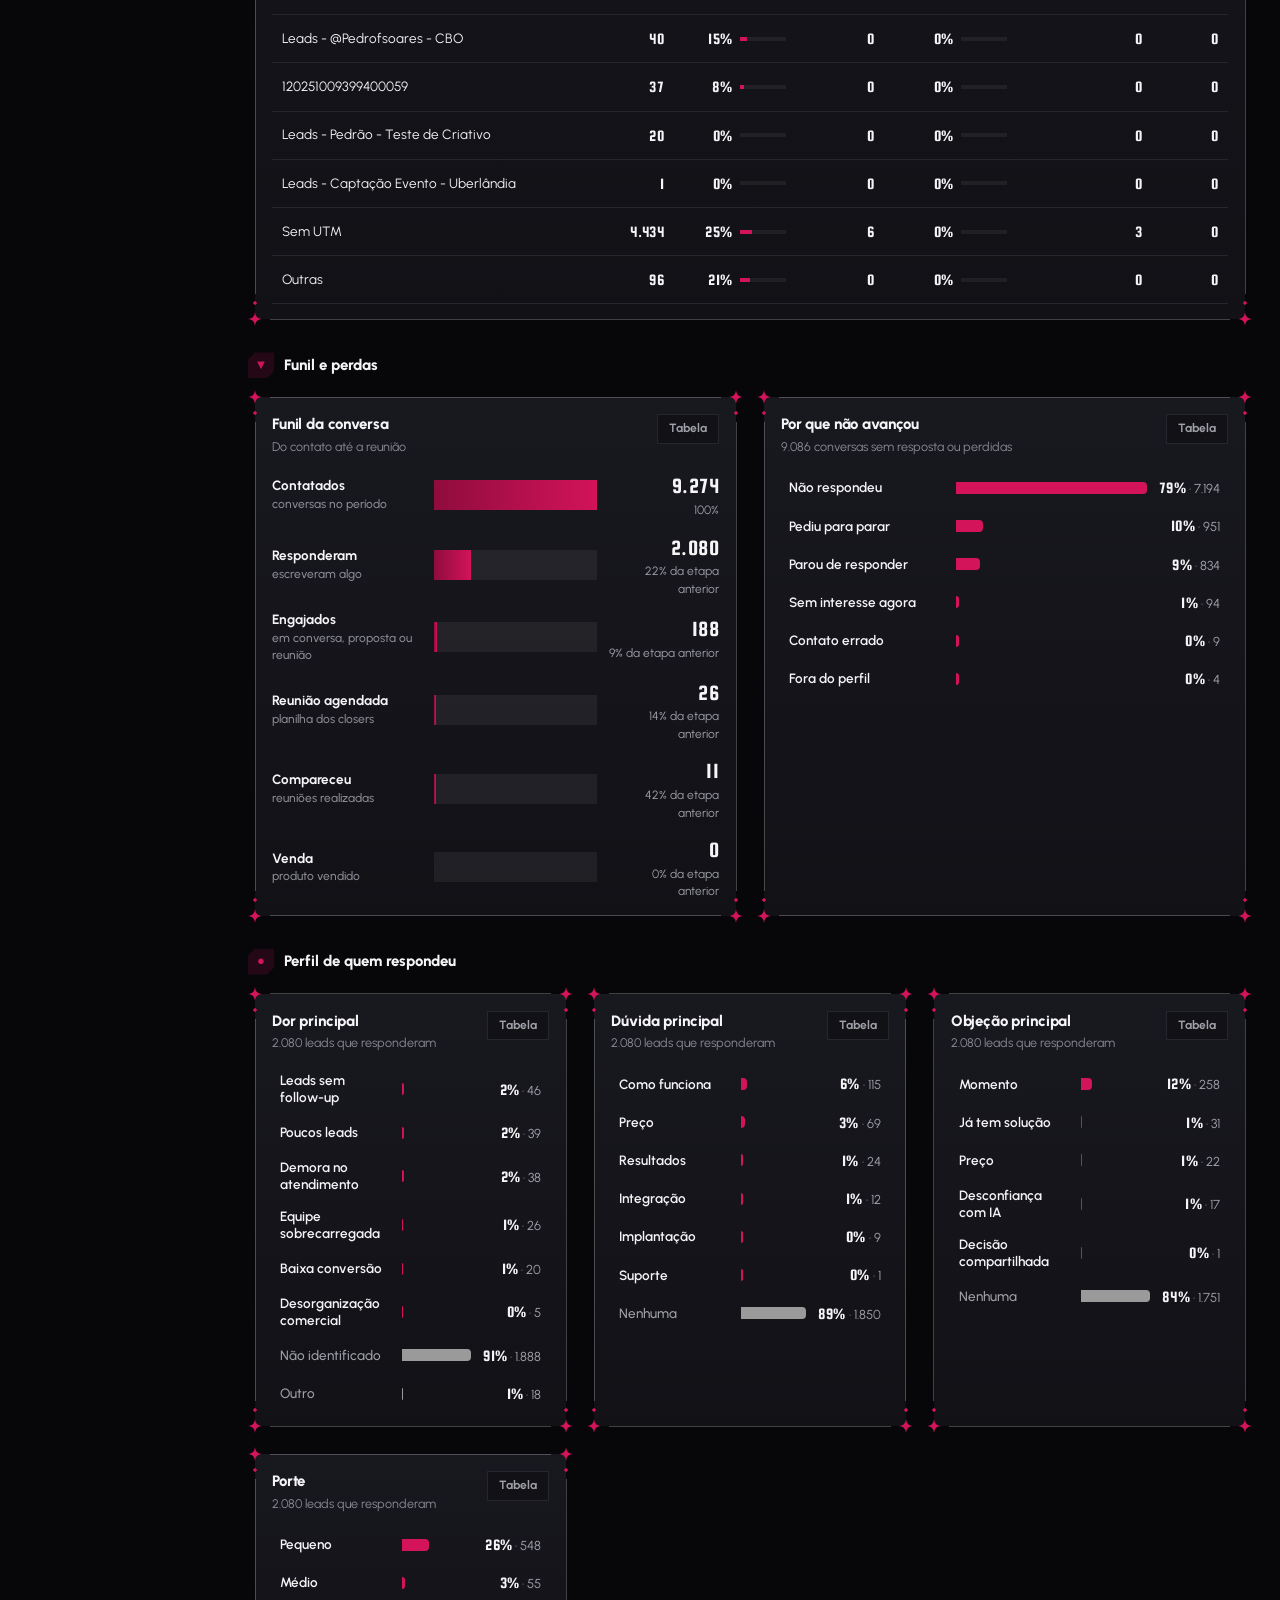
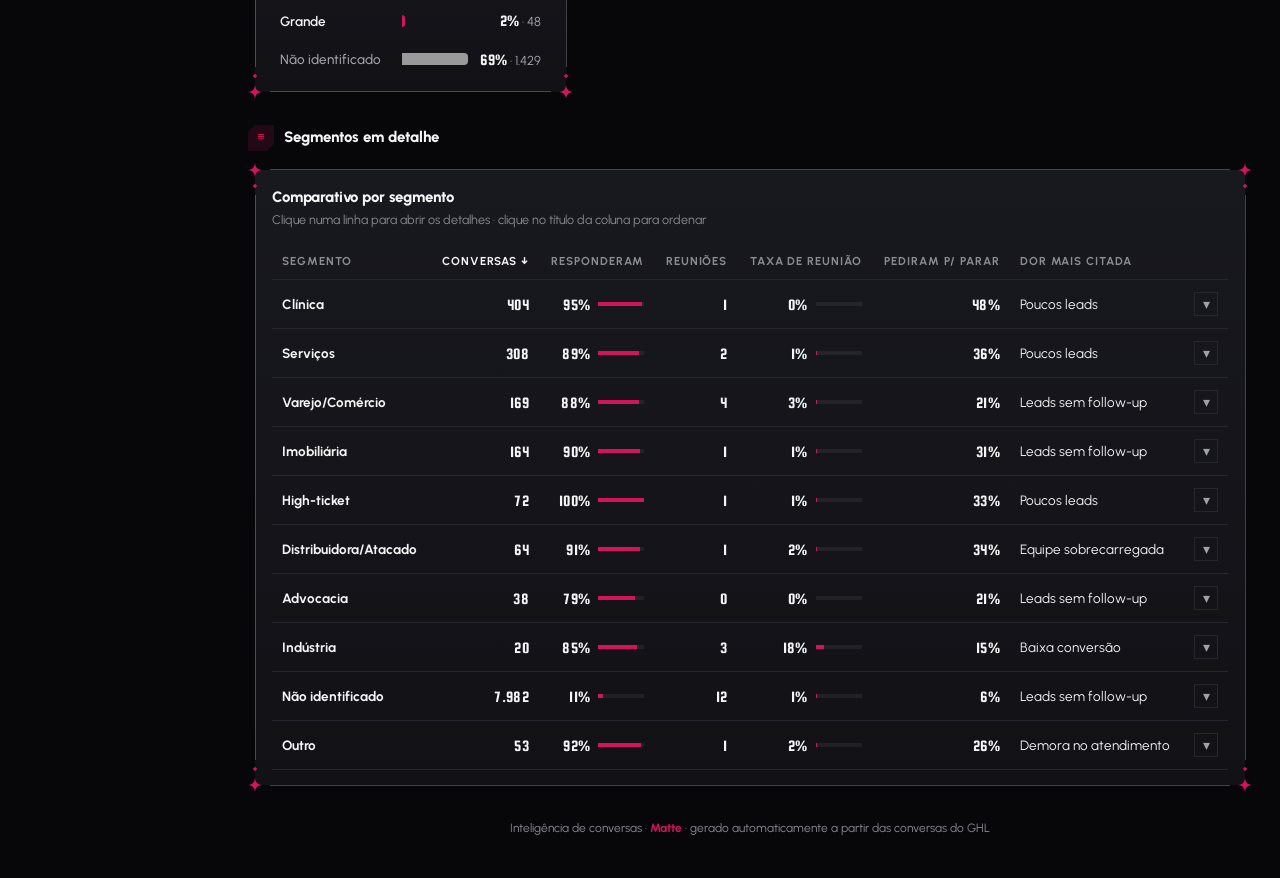
==== commit 0d3b7b3c: "Integra UTMs do GHL e planilha de reuniões dos closers ao dashboard - coletor/contatos.py: lê utm_so" ====
--- a/publicar/index.html
+++ b/publicar/index.html
@@ -39,6 +39,20 @@
             </svg>
             <span>Segmentos</span>
           </a>
+          <a href="#reunioes" title="Reuniões">
+            <svg viewBox="0 0 24 24" fill="none" stroke="currentColor" stroke-width="2" stroke-linecap="round" stroke-linejoin="round" aria-hidden="true">
+              <rect x="3" y="4" width="18" height="17" />
+              <path d="M16 2v4M8 2v4M3 10h18M9 15l2 2 4-4" />
+            </svg>
+            <span>Reuniões</span>
+          </a>
+          <a href="#campanhas" title="Campanhas">
+            <svg viewBox="0 0 24 24" fill="none" stroke="currentColor" stroke-width="2" stroke-linecap="round" stroke-linejoin="round" aria-hidden="true">
+              <path d="M3 11l15-6v14L3 13z" />
+              <path d="M7 13v5h3v-4" />
+            </svg>
+            <span>Campanhas</span>
+          </a>
           <a href="#funil" title="Funil e perdas">
             <svg viewBox="0 0 24 24" fill="none" stroke="currentColor" stroke-width="2" stroke-linejoin="round" aria-hidden="true">
               <path d="M3 4h18l-7 8v6l-4 2v-8z" />
@@ -97,12 +111,15 @@
             <label class="sel">
               <select id="f-origem" aria-label="Filtrar por origem"></select>
             </label>
+            <label class="sel">
+              <select id="f-utm_campaign" aria-label="Filtrar por campanha"></select>
+            </label>
           </div>
         </div>
         <p class="periodo-desc" id="periodo-desc"></p>
         <div class="chips" id="chips"></div>
 
-        <section class="grade g4" id="kpis" aria-label="Indicadores"></section>
+        <section class="grade g5" id="kpis" aria-label="Indicadores"></section>
 
         <div class="grade g-2-1">
           <figure class="cartao" id="c-dias">
@@ -155,6 +172,68 @@
             </div>
             <div class="corpo"></div>
           </figure>
+        </div>
+
+        <h2 class="secao-titulo" id="reunioes"><i>✓</i>Reuniões <small>· planilha dos closers</small></h2>
+        <p class="aviso-secao" id="aviso-reunioes"></p>
+        <div class="grade g2">
+          <figure class="cartao" id="c-status-reuniao">
+            <div class="cab">
+              <div>
+                <h2>Status das reuniões</h2>
+                <p id="sub-status-reuniao"></p>
+              </div>
+              <button type="button" class="btn" data-tabela="status-reuniao">Tabela</button>
+            </div>
+            <div class="corpo"></div>
+          </figure>
+          <figure class="cartao" id="c-reuniao-segmento">
+            <div class="cab">
+              <div>
+                <h2>Reuniões por segmento</h2>
+                <p id="sub-reuniao-segmento"></p>
+              </div>
+              <button type="button" class="btn" data-tabela="reuniao-segmento">Tabela</button>
+            </div>
+            <div class="corpo"></div>
+          </figure>
+        </div>
+        <div class="grade g2 espaco-topo">
+          <div class="cartao">
+            <div class="cab">
+              <div>
+                <h2>Closers</h2>
+                <p>Reuniões com data no período · comparecimento, no-show e vendas</p>
+              </div>
+            </div>
+            <div class="tabela-wrap" id="tabela-closers"></div>
+          </div>
+          <div class="cartao">
+            <div class="cab">
+              <div>
+                <h2>SDRs</h2>
+                <p>Reuniões agendadas no período e qualidade dos leads passados</p>
+              </div>
+            </div>
+            <div class="tabela-wrap" id="tabela-sdrs"></div>
+          </div>
+        </div>
+
+        <h2 class="secao-titulo" id="campanhas"><i>◢</i>Campanhas <small>· UTMs do formulário</small></h2>
+        <div class="cartao">
+          <div class="cab">
+            <div>
+              <h2>Do anúncio à reunião</h2>
+              <p>Leads, respostas e reuniões reais (planilha) por campanha · clique numa campanha para filtrar</p>
+            </div>
+            <div class="seg-ctl" id="dimensao-utm" aria-label="Agrupar por">
+              <button type="button" data-dim="utm_campaign" aria-pressed="true">Campanha</button>
+              <button type="button" data-dim="utm_medium">Público</button>
+              <button type="button" data-dim="utm_content">Criativo</button>
+              <button type="button" data-dim="utm_source">Fonte</button>
+            </div>
+          </div>
+          <div class="tabela-wrap" id="tabela-campanhas"></div>
         </div>
 
         <h2 class="secao-titulo" id="funil"><i>▼</i>Funil e perdas</h2>
--- a/publicar/css/estilo.css
+++ b/publicar/css/estilo.css
@@ -484,6 +484,51 @@
 
 .g4 {
   grid-template-columns: repeat(4, minmax(0, 1fr));
+}
+
+.g5 {
+  grid-template-columns: repeat(5, minmax(0, 1fr));
+}
+
+.espaco-topo {
+  margin-top: 14px;
+}
+
+.secao-titulo small {
+  color: var(--muted);
+  font-weight: 600;
+  font-size: 13px;
+}
+
+.aviso-secao {
+  color: var(--muted);
+  font-size: 13px;
+  margin: -4px 0 12px;
+}
+
+.aviso-secao:empty {
+  display: none;
+}
+
+tr.clicavel {
+  cursor: pointer;
+}
+
+tr.clicavel:hover,
+tr.clicavel:focus-visible {
+  background: var(--hover);
+  outline: none;
+}
+
+tr.selecionada td {
+  background: var(--pink-soft);
+}
+
+td.texto-longo {
+  white-space: normal;
+  min-width: 180px;
+  max-width: 340px;
+  overflow-wrap: anywhere;
 }
 
 .g-2-1 {
@@ -1281,8 +1326,15 @@
 
 /* ---------- RESPONSIVO ---------- */
 
+@media (max-width: 1400px) {
+  .g5 {
+    grid-template-columns: repeat(3, minmax(0, 1fr));
+  }
+}
+
 @media (max-width: 1180px) {
-  .g4 {
+  .g4,
+  .g5 {
     grid-template-columns: repeat(2, minmax(0, 1fr));
   }
 
@@ -1359,6 +1411,7 @@
   }
 
   .g4,
+  .g5,
   .rosca-wrap,
   .etapa {
     grid-template-columns: minmax(0, 1fr);
